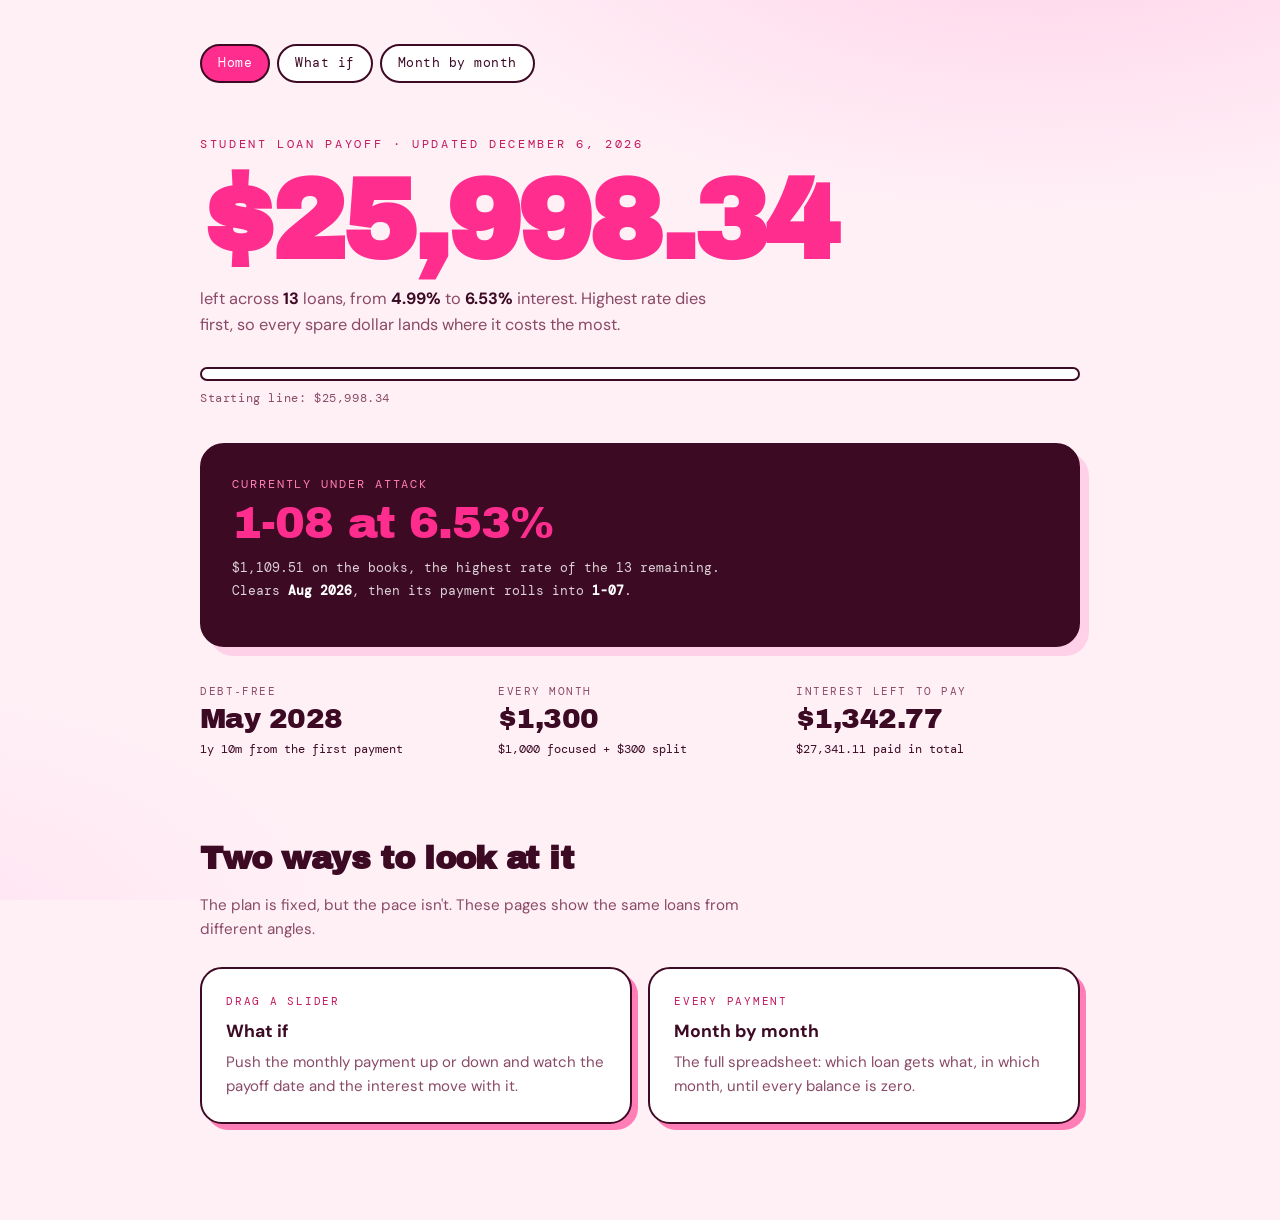
==== index.html @ 2d3b9608 "Update index.html" ====
<!DOCTYPE html>
<html lang="en">
<head>
<meta charset="utf-8">
<meta name="viewport" content="width=device-width, initial-scale=1">
<title>Paying It Down</title>
<link rel="preconnect" href="https://fonts.googleapis.com">
<link rel="preconnect" href="https://fonts.gstatic.com" crossorigin>
<link href="https://fonts.googleapis.com/css2?family=Archivo+Black&family=DM+Mono:wght@400;500&family=DM+Sans:opsz,wght@9..40,400;9..40,500;9..40,700&display=swap" rel="stylesheet">
<link rel="stylesheet" href="style.css">
</head>
<body>
<div class="wrap">
  <div id="nav"></div>
 
  <p class="eyebrow">Student loan payoff &middot; updated <span id="stamp"></span></p>
  <h1 id="total">$0</h1>
  <p class="sub">left across <b id="count">0</b> loans, from <b id="lo">0%</b> to <b id="hi">0%</b>
     interest. Highest rate dies first, so every spare dollar lands where it costs the most.</p>
 
  <div class="prog">
    <div class="prog-track"><div class="prog-fill" id="progFill"></div></div>
    <p class="prog-cap" id="progCap"></p>
  </div>
 
  <div class="next">
    <span class="panel-label">Currently under attack</span>
    <div class="next-name" id="nextName">&hellip;</div>
    <p class="next-line" id="nextLine"></p>
  </div>
 
  <div class="stats bare">
    <div><div class="stat-k">Debt&#8209;free</div><div class="stat-v" id="sFree">&hellip;</div><div class="stat-d" id="dFree"></div></div>
    <div><div class="stat-k">Every month</div><div class="stat-v" id="sMonth">&hellip;</div><div class="stat-d" id="dMonth"></div></div>
    <div><div class="stat-k">Interest left to pay</div><div class="stat-v" id="sInt">&hellip;</div><div class="stat-d" id="dInt"></div></div>
  </div>
 
  <section class="sec">
    <h2>Two ways to look at it</h2>
    <p class="sec-note">The plan is fixed, but the pace isn't. These pages show the same loans from
       different angles.</p>
    <div class="doors">
      <a class="door" href="calculator.html">
        <div class="door-k">Drag a slider</div>
        <h3>What if</h3>
        <p>Push the monthly payment up or down and watch the payoff date and the interest move with it.</p>
      </a>
      <a class="door" href="schedule.html">
        <div class="door-k">Every payment</div>
        <h3>Month by month</h3>
        <p>The full spreadsheet: which loan gets what, in which month, until every balance is zero.</p>
      </a>
    </div>
  </section>
 
  <div id="give"></div>
 
</div>
 
<script src="data.js"></script>
<script src="engine.js"></script>
<script>
(function(){
  var cfg = window.LOAN_DATA, P = window.Payoff;
  var r = P.simulate(cfg, cfg.focusMonthly, cfg.spreadMonthly);
 
  document.getElementById('nav').innerHTML = P.nav('home');
  document.getElementById('give').innerHTML = P.giveSection(cfg);
 
  var aprs = r.loans.map(function(l){ return l.apr; });
  document.getElementById('total').textContent = P.money2(r.owed);
  document.getElementById('count').textContent = r.loans.length;
  document.getElementById('lo').textContent = Math.min.apply(null, aprs).toFixed(2) + '%';
  document.getElementById('hi').textContent = Math.max.apply(null, aprs).toFixed(2) + '%';
  document.getElementById('stamp').textContent =
    new Date().toLocaleDateString('en-US',{month:'long',day:'numeric',year:'numeric'});
 
  /* progress */
  var began = Math.max(cfg.startingBalance, r.owed);
  var cleared = began - r.owed;
  var pct = began > 0 ? cleared / began * 100 : 0;
  document.getElementById('progFill').style.width = pct.toFixed(1) + '%';
  document.getElementById('progCap').textContent = cleared > 0
    ? P.money2(cleared) + ' gone, ' + pct.toFixed(1) + '% of ' + P.money2(began)
    : 'Starting line: ' + P.money2(began);
 
  /* the loan taking the focused payment in month 1, and what falls next */
  var top = r.rows[0];
  document.getElementById('nextName').textContent = top.name + ' at ' + top.apr.toFixed(2) + '%';
  document.getElementById('nextLine').innerHTML =
    P.money2(top.balance) + ' on the books, the highest rate of the ' + r.rows.length + ' remaining.<br>' +
    'Clears <b>' + P.monthLabel(cfg, top.done) + '</b>, then its payment rolls into <b>' +
    (r.rows[1] ? r.rows[1].name : 'the next one') + '</b>.';
 
  /* stats */
  var y = Math.floor(r.months / 12), mo = r.months % 12;
  document.getElementById('sFree').textContent = r.ok ? P.monthLabel(cfg, r.months) : 'a very long time';
  document.getElementById('dFree').textContent = (y ? (mo ? y + 'y ' + mo + 'm' : y + 'y') : mo + 'm') + ' from the first payment';
 
  document.getElementById('sMonth').textContent = P.money(cfg.focusMonthly + cfg.spreadMonthly);
  document.getElementById('dMonth').textContent =
    P.money(cfg.focusMonthly) + ' focused + ' + P.money(cfg.spreadMonthly) + ' split';
 
  document.getElementById('sInt').textContent = P.money2(r.interest);
  document.getElementById('dInt').textContent = P.money2(r.outflow) + ' paid in total';
})();
</script>
</body>
</html>
---- style.css ----
/* ============================================================
   Shared styles. No need to edit this to change your numbers.
   ============================================================ */

:root{
  --blush:#FFF0F6; --sherbet:#FFD1E8; --petal:#FFE4F1; --bubblegum:#FF7EB6;
  --hot:#FF2D8E; --magenta:#C2185B; --plum:#8E0F45;
  --ink:#3D0A24; --ink-soft:#8A4A66; --ink-faint:#C79AAF;
  --display:'Archivo Black',system-ui,sans-serif;
  --body:'DM Sans',system-ui,sans-serif;
  --mono:'DM Mono',ui-monospace,monospace;
}
*{box-sizing:border-box}
html,body{margin:0}
body{
  background:var(--blush); color:var(--ink); font-family:var(--body);
  font-size:17px; line-height:1.55; -webkit-font-smoothing:antialiased;
  background-image:
    radial-gradient(1100px 520px at 82% -12%, var(--sherbet) 0%, transparent 62%),
    radial-gradient(760px 420px at -8% 104%, var(--petal) 0%, transparent 60%);
  background-attachment:fixed;
}
.wrap{max-width:960px;margin:0 auto;padding:clamp(22px,5vw,44px) clamp(20px,5vw,40px) 96px}
.wrap.wide{max-width:1240px}

/* ---------- nav ---------- */
.nav{display:flex;flex-wrap:wrap;gap:7px;margin:0 0 clamp(28px,5vw,52px)}
.nav-a{
  font-family:var(--mono);font-size:12.5px;letter-spacing:.04em;text-decoration:none;
  padding:8px 16px;border-radius:99px;border:2px solid var(--ink);
  color:var(--ink);background:#fff;transition:transform .14s ease,background .14s ease;
}
.nav-a:hover{transform:translateY(-2px);background:var(--petal)}
.nav-a.is-here{background:var(--hot);color:#fff;border-color:var(--ink)}
.nav-a:focus-visible{outline:3px solid var(--magenta);outline-offset:2px}

/* ---------- headers ---------- */
.eyebrow{font-family:var(--mono);font-size:12px;letter-spacing:.22em;text-transform:uppercase;color:var(--magenta);margin:0 0 20px}
h1{font-family:var(--display);font-size:clamp(3rem,12vw,7rem);line-height:.86;letter-spacing:-.035em;margin:0;color:var(--hot);font-variant-numeric:tabular-nums}
h1.small{font-size:clamp(2.2rem,7vw,3.6rem);color:var(--ink)}
h2{font-family:var(--display);font-size:clamp(1.4rem,4.2vw,2rem);letter-spacing:-.02em;margin:0;color:var(--ink)}
h3{font-family:var(--body);font-weight:700;font-size:1.1rem;margin:0}
.sub{margin:16px 0 0;max-width:48ch;color:var(--ink-soft);font-size:1.02rem}
.sub b{color:var(--ink);font-weight:700}
.sec{margin:clamp(48px,7vw,76px) 0 0}
.sec-note{color:var(--ink-soft);font-size:.95rem;margin:10px 0 20px;max-width:56ch}

/* ---------- progress ---------- */
.prog{margin:30px 0 0}
.prog-track{height:14px;border-radius:99px;background:#fff;border:2px solid var(--ink);overflow:hidden}
.prog-fill{height:100%;background:var(--hot);width:0;transition:width .6s cubic-bezier(.2,.8,.2,1)}
.prog-cap{font-family:var(--mono);font-size:12px;letter-spacing:.05em;color:var(--ink-soft);margin-top:8px}

/* ---------- cards / panels ---------- */
.panel{
  margin:40px 0 0;padding:clamp(20px,4vw,32px);background:#fff;
  border:2.5px solid var(--ink);border-radius:24px;box-shadow:9px 9px 0 var(--bubblegum);
}
.panel-label{font-family:var(--mono);font-size:12px;letter-spacing:.16em;text-transform:uppercase;color:var(--ink-soft);display:block;margin:0 0 6px}

.next{
  margin:36px 0 0;padding:clamp(20px,4vw,30px);border-radius:24px;
  background:var(--ink);color:#fff;border:2.5px solid var(--ink);box-shadow:9px 9px 0 var(--sherbet);
}
.next .panel-label{color:var(--bubblegum)}
.next-name{font-family:var(--display);font-size:clamp(1.9rem,6vw,2.8rem);line-height:1.05;letter-spacing:-.02em;color:var(--hot)}
.next-line{font-family:var(--mono);font-size:12.5px;color:rgba(255,255,255,.82);margin-top:10px;line-height:1.8}
.next-line b{color:#fff}

/* ---------- stats ---------- */
.stats{display:grid;grid-template-columns:repeat(auto-fit,minmax(148px,1fr));gap:14px;margin-top:26px;padding-top:26px;border-top:2px dashed var(--sherbet)}
.stats.bare{margin-top:36px;padding-top:0;border-top:none}
.stat-k{font-family:var(--mono);font-size:11px;letter-spacing:.14em;text-transform:uppercase;color:var(--ink-soft)}
.stat-v{font-family:var(--display);font-size:1.75rem;line-height:1.15;letter-spacing:-.02em;margin-top:3px;font-variant-numeric:tabular-nums}
.stat-d{font-family:var(--mono);font-size:12px;margin-top:5px;min-height:1.2em}
.up{color:var(--magenta)}
.down{color:var(--ink-soft)}

/* ---------- slider ---------- */
.amount{font-family:var(--display);font-size:clamp(2.3rem,8vw,3.8rem);line-height:1;letter-spacing:-.03em;color:var(--ink);font-variant-numeric:tabular-nums}
.amount .per{font-family:var(--body);font-size:.86rem;font-weight:500;color:var(--ink-soft);letter-spacing:0}
input[type=range]{-webkit-appearance:none;appearance:none;width:100%;margin:24px 0 6px;background:transparent;cursor:grab}
input[type=range]:active{cursor:grabbing}
input[type=range]::-webkit-slider-runnable-track{height:16px;border-radius:99px;background:var(--sherbet);border:2.5px solid var(--ink)}
input[type=range]::-moz-range-track{height:16px;border-radius:99px;background:var(--sherbet);border:2.5px solid var(--ink)}
input[type=range]::-webkit-slider-thumb{-webkit-appearance:none;width:38px;height:38px;border-radius:50%;background:var(--hot);border:3px solid var(--ink);margin-top:-14px;box-shadow:0 3px 0 rgba(61,10,36,.28)}
input[type=range]::-moz-range-thumb{width:32px;height:32px;border-radius:50%;background:var(--hot);border:3px solid var(--ink)}
input[type=range]:focus-visible{outline:none}
input[type=range]:focus-visible::-webkit-slider-thumb{box-shadow:0 0 0 5px rgba(255,45,142,.35)}
input[type=range]:focus-visible::-moz-range-thumb{box-shadow:0 0 0 5px rgba(255,45,142,.35)}
.ticks{display:flex;justify-content:space-between;font-family:var(--mono);font-size:11px;color:var(--ink-soft)}
.tally{margin:22px 0 0;padding:15px 17px;background:var(--blush);border-radius:14px;font-family:var(--mono);font-size:12.5px;line-height:1.75;color:var(--ink-soft)}
.tally b{color:var(--ink)}
.tally .rule{display:block;height:1px;background:var(--sherbet);margin:9px 0}

/* ---------- ladder ---------- */
.legend{display:flex;flex-wrap:wrap;gap:18px;margin:0 0 20px;font-family:var(--mono);font-size:11.5px;color:var(--ink-soft)}
.legend span{display:flex;align-items:center;gap:7px}
.chip{width:22px;height:12px;border:2px solid var(--ink);border-radius:3px;flex:none}
.chip.pale{background:var(--sherbet)}
.chip.solid{background:var(--hot)}
.ladder{display:flex;flex-direction:column;gap:7px}
.rung{display:grid;grid-template-columns:72px 58px 1fr 78px;align-items:center;gap:11px}
.rung-name{font-family:var(--mono);font-size:12.5px;font-weight:500;white-space:nowrap}
.rung-apr{font-family:var(--mono);font-size:12px;color:#fff;background:var(--magenta);padding:2px 0;border-radius:5px;text-align:center;font-variant-numeric:tabular-nums}
.rung-track{position:relative;height:26px;background:#fff;border:2px solid var(--ink);border-radius:7px;overflow:hidden}
.rung-bar,.rung-focus{position:absolute;top:0;bottom:0;transition:left .45s cubic-bezier(.2,.8,.2,1),width .45s cubic-bezier(.2,.8,.2,1)}
.rung-bar{background:var(--sherbet)}
.rung-focus{background:var(--hot);border-right:2px solid var(--ink)}
.rung-when{font-family:var(--mono);font-size:11px;color:var(--ink-soft);text-align:right;white-space:nowrap;font-variant-numeric:tabular-nums}
.axis{display:grid;grid-template-columns:72px 58px 1fr 78px;gap:11px;margin-top:12px}
.axis-line{display:flex;justify-content:space-between;font-family:var(--mono);font-size:11px;color:var(--ink-soft)}

/* ---------- doorways (home page links) ---------- */
.doors{display:grid;grid-template-columns:repeat(auto-fit,minmax(240px,1fr));gap:16px;margin-top:26px}
.door{
  display:block;text-decoration:none;color:var(--ink);background:#fff;
  border:2.5px solid var(--ink);border-radius:22px;padding:24px;
  box-shadow:6px 6px 0 var(--bubblegum);transition:transform .16s ease,box-shadow .16s ease;
}
.door:hover{transform:translate(-3px,-3px);box-shadow:9px 9px 0 var(--bubblegum)}
.door:focus-visible{outline:3px solid var(--magenta);outline-offset:3px}
.door-k{font-family:var(--mono);font-size:11px;letter-spacing:.16em;text-transform:uppercase;color:var(--magenta)}
.door h3{margin:8px 0 6px}
.door p{margin:0;font-size:.94rem;color:var(--ink-soft)}

/* ---------- schedule table ---------- */
.tools{display:flex;flex-wrap:wrap;gap:10px;align-items:center;margin:0 0 20px}
.seg{display:flex;border:2px solid var(--ink);border-radius:99px;overflow:hidden;background:#fff}
.seg button{
  font-family:var(--mono);font-size:12px;letter-spacing:.04em;border:none;background:none;
  padding:8px 15px;cursor:pointer;color:var(--ink);
}
.seg button+button{border-left:2px solid var(--ink)}
.seg button[aria-pressed=true]{background:var(--hot);color:#fff}
.seg button:focus-visible{outline:3px solid var(--magenta);outline-offset:-3px}
.mini{
  font-family:var(--mono);font-size:12px;background:#fff;color:var(--ink);
  border:2px solid var(--ink);border-radius:99px;padding:8px 16px;cursor:pointer;
}
.mini:hover{background:var(--petal)}
.mini:focus-visible{outline:3px solid var(--magenta);outline-offset:2px}

.sheet-scroll{
  overflow:auto;border:2.5px solid var(--ink);border-radius:18px;background:#fff;
  max-height:78vh;-webkit-overflow-scrolling:touch;
}
table.sheet{border-collapse:separate;border-spacing:0;font-family:var(--mono);font-size:11.5px;white-space:nowrap}
table.sheet th,table.sheet td{padding:6px 9px;border-right:1px solid var(--petal);border-bottom:1px solid var(--petal);font-variant-numeric:tabular-nums;font-weight:400}
table.sheet thead th{
  position:sticky;top:0;z-index:3;background:var(--ink);color:#fff;
  text-align:right;font-size:11px;letter-spacing:.04em;border-bottom:2px solid var(--ink);
}
table.sheet thead th.corner{left:0;z-index:5;text-align:left}
table.sheet thead th.tot{background:var(--plum)}
table.sheet tbody th{
  position:sticky;left:0;z-index:2;background:#fff;text-align:left;
  border-right:2px solid var(--ink);
}
table.sheet tbody th .nm{font-weight:500}
table.sheet tbody th .rt{color:var(--magenta);margin-left:7px}
table.sheet td{text-align:right;color:var(--ink-faint)}
table.sheet td.has{color:var(--ink);background:var(--petal)}
table.sheet td.focus{background:var(--hot);color:#fff}
table.sheet td.clear{box-shadow:inset 0 -3px 0 var(--ink)}
table.sheet td.tot,table.sheet tbody th.tot{background:var(--sherbet);color:var(--ink);border-left:2px solid var(--ink)}
table.sheet tfoot th,table.sheet tfoot td{
  position:sticky;bottom:0;z-index:3;background:var(--sherbet);color:var(--ink);
  border-top:2px solid var(--ink);font-weight:500;
}
table.sheet tfoot th{left:0;z-index:5;text-align:left}
table.sheet tbody tr.gone th{color:var(--ink-faint)}
.sheet-hint{font-family:var(--mono);font-size:11.5px;color:var(--ink-soft);margin:12px 0 0}

/* ---------- give ---------- */
.give{
  margin:clamp(48px,7vw,76px) 0 0;padding:clamp(22px,4vw,36px);background:var(--hot);
  border:2.5px solid var(--ink);border-radius:24px;box-shadow:9px 9px 0 var(--ink);color:#fff;
}
.give h2{color:#fff}
.give p{margin:12px 0 22px;max-width:48ch;color:rgba(255,255,255,.93)}
.btn{display:inline-block;font-weight:700;font-size:1rem;background:#fff;color:var(--ink);text-decoration:none;padding:14px 26px;border-radius:99px;border:2.5px solid var(--ink);transition:transform .15s ease}
.btn:hover{transform:translate(-2px,-2px)}
.btn:focus-visible{outline:3px solid var(--ink);outline-offset:3px}
.thanks{margin:32px 0 0;padding-top:22px;border-top:2px dashed rgba(255,255,255,.45)}
.thanks-k{font-family:var(--mono);font-size:11px;letter-spacing:.14em;text-transform:uppercase;color:rgba(255,255,255,.85)}
.thanks-list{display:flex;flex-wrap:wrap;gap:8px;margin:12px 0 0;padding:0;list-style:none}
.thanks-list li{font-family:var(--mono);font-size:12.5px;background:rgba(255,255,255,.16);border:1.5px solid rgba(255,255,255,.5);border-radius:99px;padding:5px 13px}

footer{margin:clamp(48px,7vw,76px) 0 0;font-family:var(--mono);font-size:11.5px;color:var(--ink-soft);line-height:1.75;border-top:2px solid var(--sherbet);padding-top:22px}

@media (max-width:600px){
  .rung,.axis{grid-template-columns:58px 50px 1fr;gap:8px}
  .rung-name,.rung-apr{font-size:11px}
  .rung-when,.axis>span:last-child{display:none}
  .panel,.door{box-shadow:5px 5px 0 var(--bubblegum)}
  .next{box-shadow:5px 5px 0 var(--sherbet)}
  .give{box-shadow:5px 5px 0 var(--ink)}
  .sheet-scroll{max-height:70vh}
}
@media (prefers-reduced-motion:reduce){*{transition:none!important}}
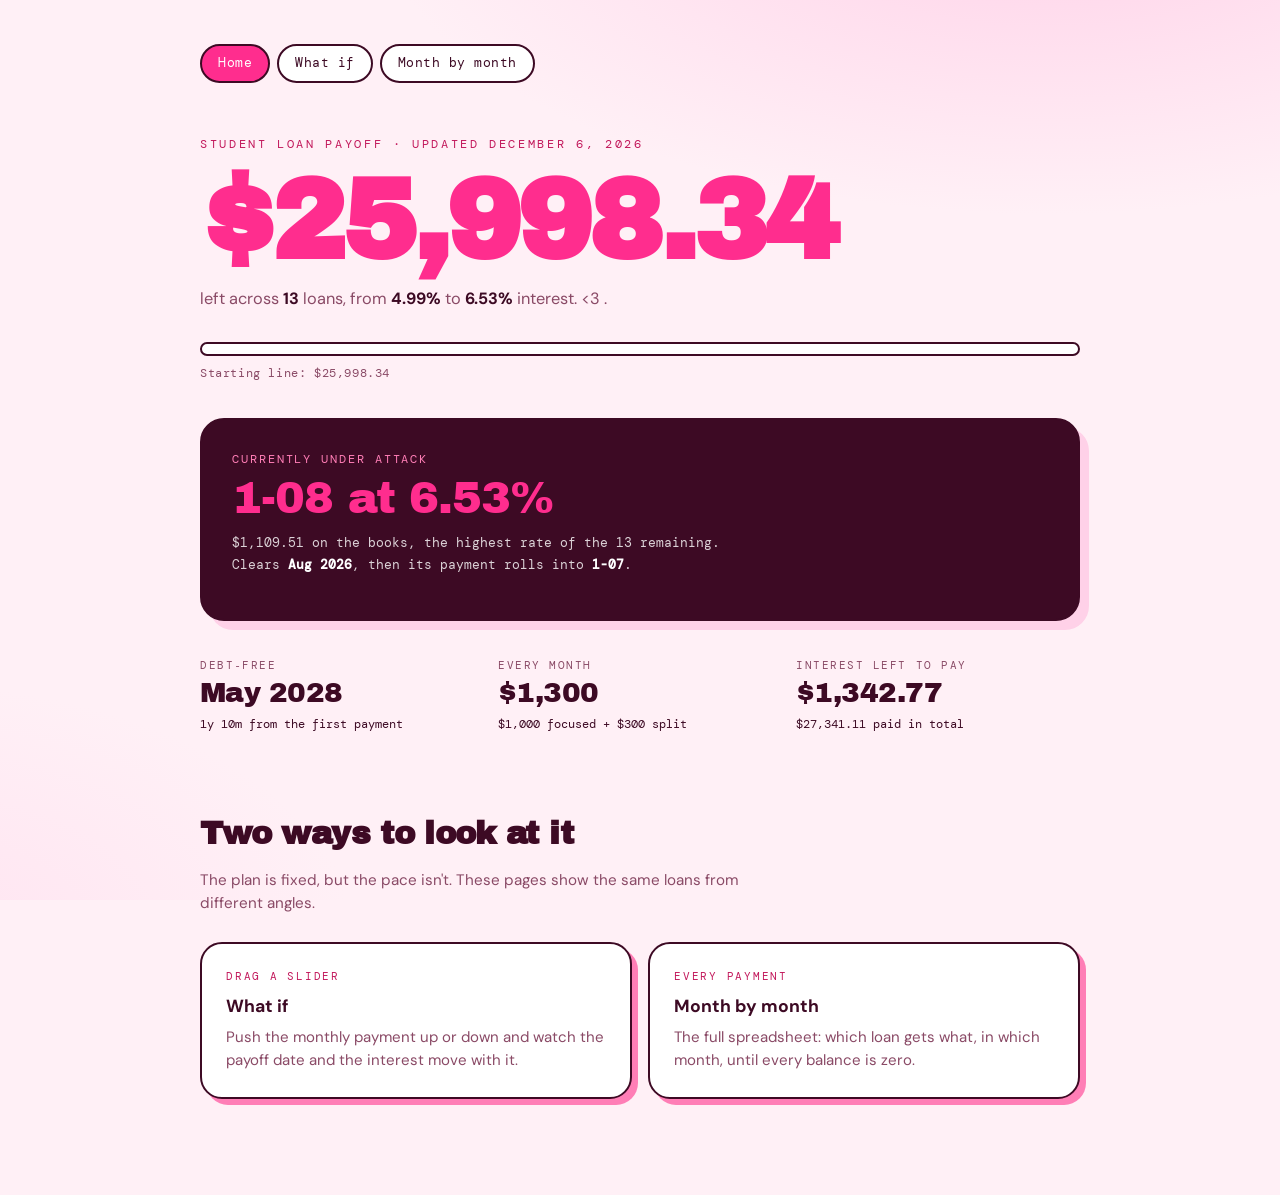
==== commit ed850938: "Update index.html" ====
--- a/index.html
+++ b/index.html
@@ -17,7 +17,7 @@
   <p class="eyebrow">Student loan payoff &middot; updated <span id="stamp"></span></p>
   <h1 id="total">$0</h1>
   <p class="sub">left across <b id="count">0</b> loans, from <b id="lo">0%</b> to <b id="hi">0%</b>
-     interest. Highest rate dies first, so every spare dollar lands where it costs the most.</p>
+     interest. <3 .</p>
  
   <div class="prog">
     <div class="prog-track"><div class="prog-fill" id="progFill"></div></div>
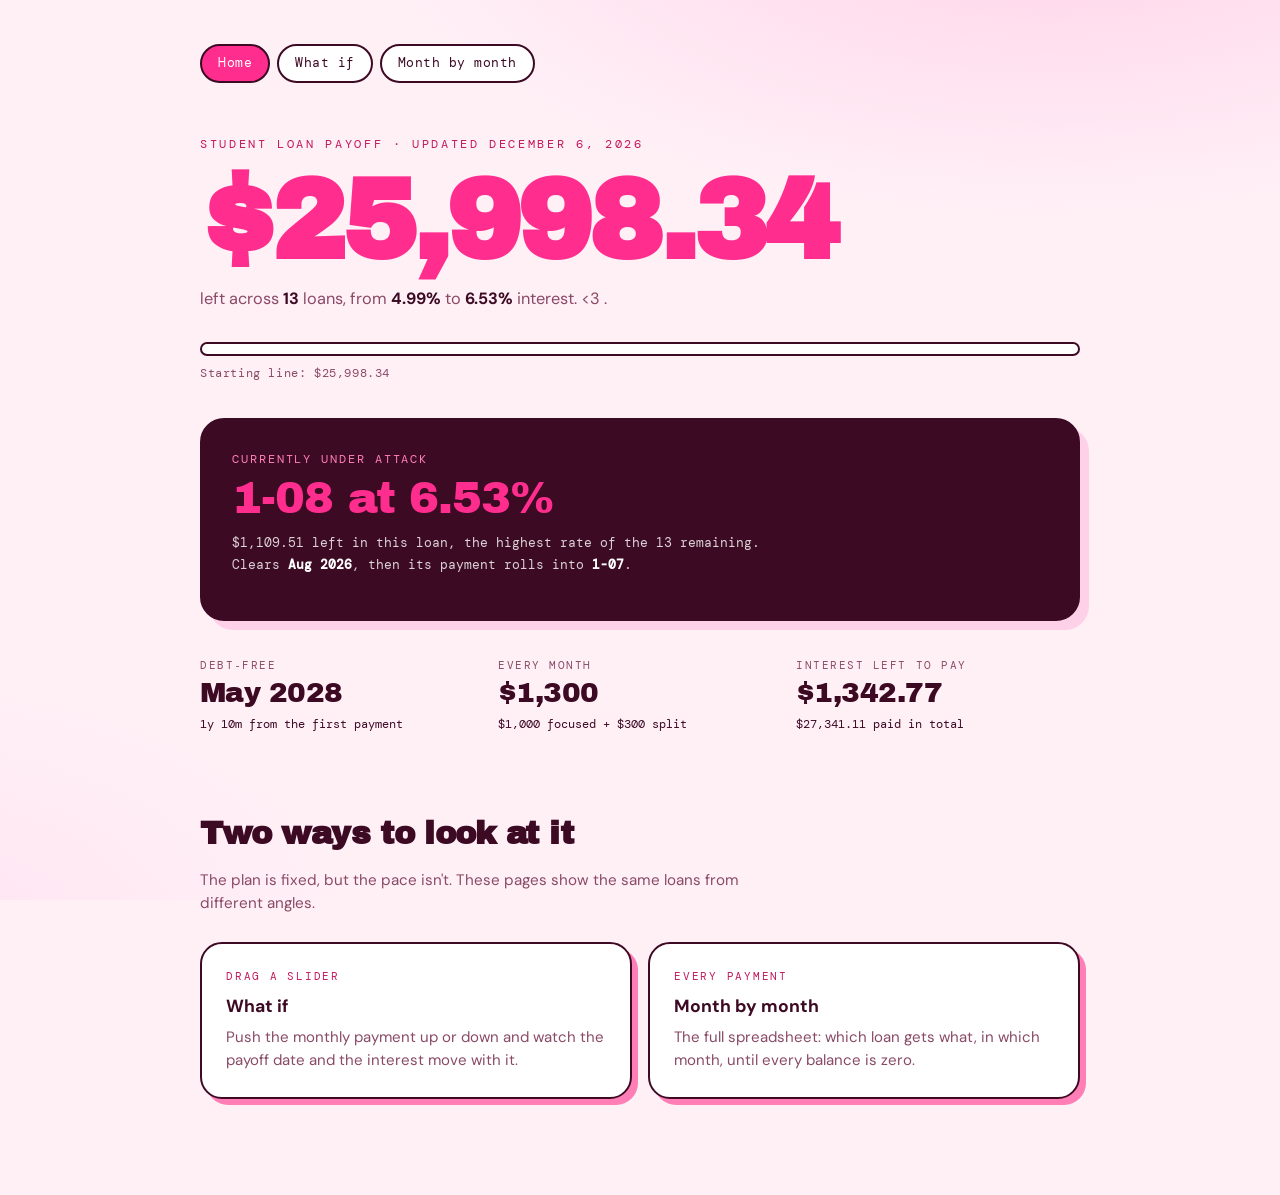
==== commit 543679c7: "Update index.html" ====
--- a/index.html
+++ b/index.html
@@ -89,7 +89,7 @@
   var top = r.rows[0];
   document.getElementById('nextName').textContent = top.name + ' at ' + top.apr.toFixed(2) + '%';
   document.getElementById('nextLine').innerHTML =
-    P.money2(top.balance) + ' on the books, the highest rate of the ' + r.rows.length + ' remaining.<br>' +
+    P.money2(top.balance) + ' left in this loan, the highest rate of the ' + r.rows.length + ' remaining.<br>' +
     'Clears <b>' + P.monthLabel(cfg, top.done) + '</b>, then its payment rolls into <b>' +
     (r.rows[1] ? r.rows[1].name : 'the next one') + '</b>.';
  
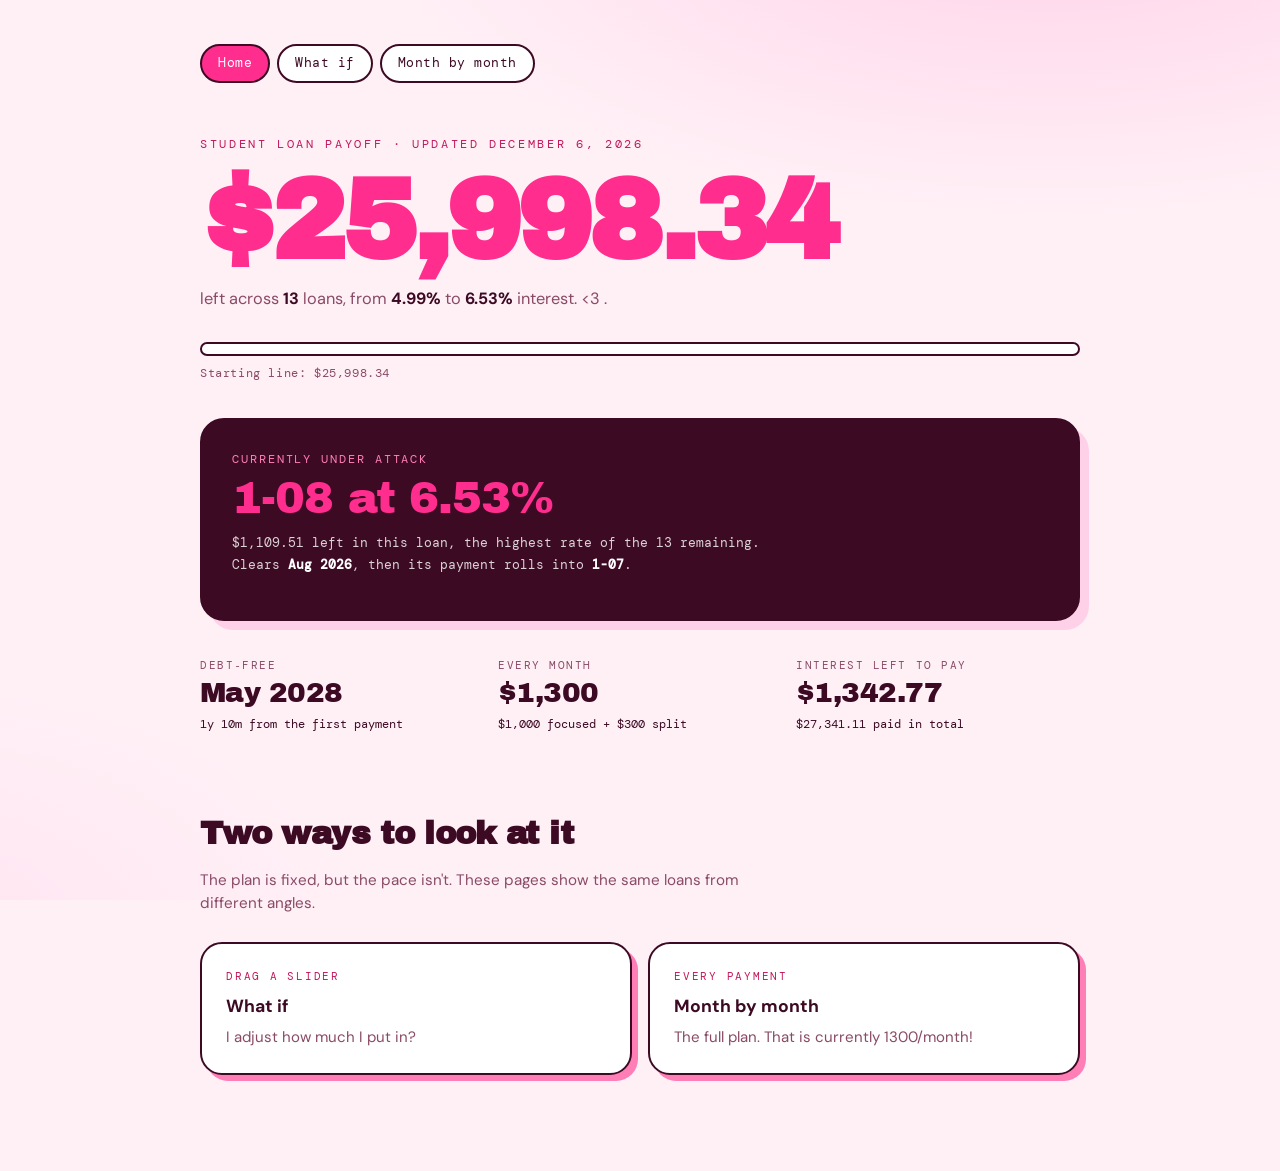
==== commit 592e6585: "Update index.html" ====
--- a/index.html
+++ b/index.html
@@ -44,12 +44,12 @@
       <a class="door" href="calculator.html">
         <div class="door-k">Drag a slider</div>
         <h3>What if</h3>
-        <p>Push the monthly payment up or down and watch the payoff date and the interest move with it.</p>
+        <p>I adjust how much I put in?</p>
       </a>
       <a class="door" href="schedule.html">
         <div class="door-k">Every payment</div>
         <h3>Month by month</h3>
-        <p>The full spreadsheet: which loan gets what, in which month, until every balance is zero.</p>
+        <p>The full plan. That is currently 1300/month!</p>
       </a>
     </div>
   </section>
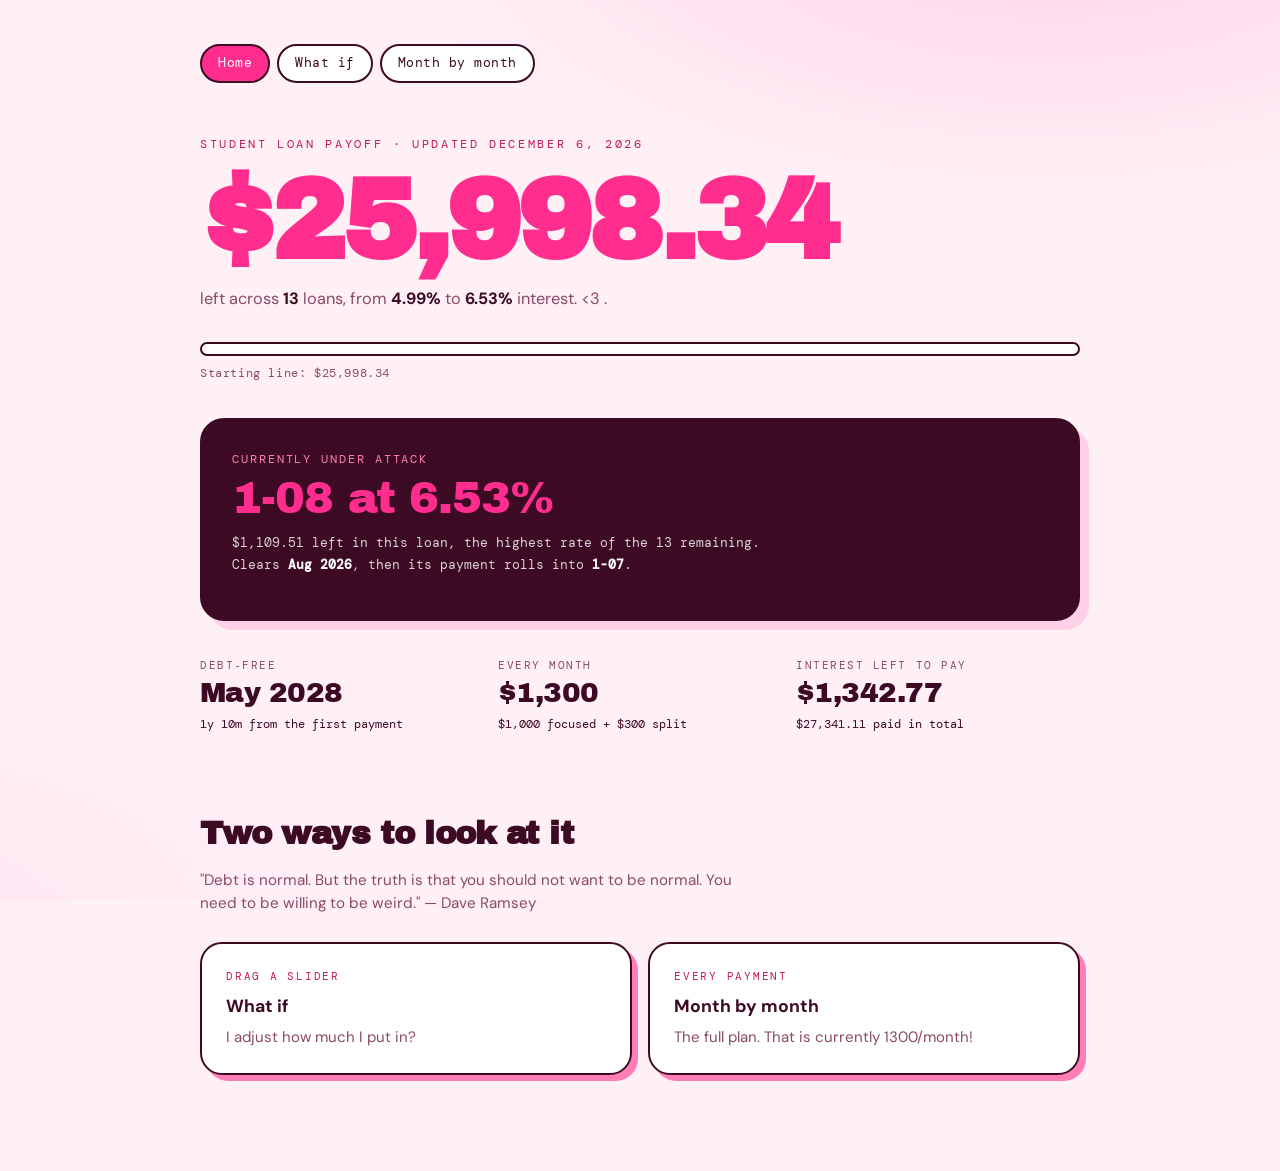
==== commit e58b8e10: "Update index.html" ====
--- a/index.html
+++ b/index.html
@@ -38,8 +38,7 @@
  
   <section class="sec">
     <h2>Two ways to look at it</h2>
-    <p class="sec-note">The plan is fixed, but the pace isn't. These pages show the same loans from
-       different angles.</p>
+    <p class="sec-note">"Debt is normal. But the truth is that you should not want to be normal. You need to be willing to be weird." — Dave Ramsey</p>
     <div class="doors">
       <a class="door" href="calculator.html">
         <div class="door-k">Drag a slider</div>
@@ -76,7 +75,7 @@
   document.getElementById('stamp').textContent =
     new Date().toLocaleDateString('en-US',{month:'long',day:'numeric',year:'numeric'});
  
-  /* progress */
+
   var began = Math.max(cfg.startingBalance, r.owed);
   var cleared = began - r.owed;
   var pct = began > 0 ? cleared / began * 100 : 0;
@@ -85,15 +84,13 @@
     ? P.money2(cleared) + ' gone, ' + pct.toFixed(1) + '% of ' + P.money2(began)
     : 'Starting line: ' + P.money2(began);
  
-  /* the loan taking the focused payment in month 1, and what falls next */
   var top = r.rows[0];
   document.getElementById('nextName').textContent = top.name + ' at ' + top.apr.toFixed(2) + '%';
   document.getElementById('nextLine').innerHTML =
     P.money2(top.balance) + ' left in this loan, the highest rate of the ' + r.rows.length + ' remaining.<br>' +
     'Clears <b>' + P.monthLabel(cfg, top.done) + '</b>, then its payment rolls into <b>' +
     (r.rows[1] ? r.rows[1].name : 'the next one') + '</b>.';
- 
-  /* stats */
+
   var y = Math.floor(r.months / 12), mo = r.months % 12;
   document.getElementById('sFree').textContent = r.ok ? P.monthLabel(cfg, r.months) : 'a very long time';
   document.getElementById('dFree').textContent = (y ? (mo ? y + 'y ' + mo + 'm' : y + 'y') : mo + 'm') + ' from the first payment';
--- a/style.css
+++ b/style.css
@@ -1,6 +1,4 @@
-/* ============================================================
-   Shared styles. No need to edit this to change your numbers.
-   ============================================================ */
+
 
 :root{
   --blush:#FFF0F6; --sherbet:#FFD1E8; --petal:#FFE4F1; --bubblegum:#FF7EB6;
@@ -23,7 +21,6 @@
 .wrap{max-width:960px;margin:0 auto;padding:clamp(22px,5vw,44px) clamp(20px,5vw,40px) 96px}
 .wrap.wide{max-width:1240px}
 
-/* ---------- nav ---------- */
 .nav{display:flex;flex-wrap:wrap;gap:7px;margin:0 0 clamp(28px,5vw,52px)}
 .nav-a{
   font-family:var(--mono);font-size:12.5px;letter-spacing:.04em;text-decoration:none;
@@ -34,7 +31,6 @@
 .nav-a.is-here{background:var(--hot);color:#fff;border-color:var(--ink)}
 .nav-a:focus-visible{outline:3px solid var(--magenta);outline-offset:2px}
 
-/* ---------- headers ---------- */
 .eyebrow{font-family:var(--mono);font-size:12px;letter-spacing:.22em;text-transform:uppercase;color:var(--magenta);margin:0 0 20px}
 h1{font-family:var(--display);font-size:clamp(3rem,12vw,7rem);line-height:.86;letter-spacing:-.035em;margin:0;color:var(--hot);font-variant-numeric:tabular-nums}
 h1.small{font-size:clamp(2.2rem,7vw,3.6rem);color:var(--ink)}
@@ -45,13 +41,11 @@
 .sec{margin:clamp(48px,7vw,76px) 0 0}
 .sec-note{color:var(--ink-soft);font-size:.95rem;margin:10px 0 20px;max-width:56ch}
 
-/* ---------- progress ---------- */
 .prog{margin:30px 0 0}
 .prog-track{height:14px;border-radius:99px;background:#fff;border:2px solid var(--ink);overflow:hidden}
 .prog-fill{height:100%;background:var(--hot);width:0;transition:width .6s cubic-bezier(.2,.8,.2,1)}
 .prog-cap{font-family:var(--mono);font-size:12px;letter-spacing:.05em;color:var(--ink-soft);margin-top:8px}
 
-/* ---------- cards / panels ---------- */
 .panel{
   margin:40px 0 0;padding:clamp(20px,4vw,32px);background:#fff;
   border:2.5px solid var(--ink);border-radius:24px;box-shadow:9px 9px 0 var(--bubblegum);
@@ -67,7 +61,6 @@
 .next-line{font-family:var(--mono);font-size:12.5px;color:rgba(255,255,255,.82);margin-top:10px;line-height:1.8}
 .next-line b{color:#fff}
 
-/* ---------- stats ---------- */
 .stats{display:grid;grid-template-columns:repeat(auto-fit,minmax(148px,1fr));gap:14px;margin-top:26px;padding-top:26px;border-top:2px dashed var(--sherbet)}
 .stats.bare{margin-top:36px;padding-top:0;border-top:none}
 .stat-k{font-family:var(--mono);font-size:11px;letter-spacing:.14em;text-transform:uppercase;color:var(--ink-soft)}
@@ -76,7 +69,6 @@
 .up{color:var(--magenta)}
 .down{color:var(--ink-soft)}
 
-/* ---------- slider ---------- */
 .amount{font-family:var(--display);font-size:clamp(2.3rem,8vw,3.8rem);line-height:1;letter-spacing:-.03em;color:var(--ink);font-variant-numeric:tabular-nums}
 .amount .per{font-family:var(--body);font-size:.86rem;font-weight:500;color:var(--ink-soft);letter-spacing:0}
 input[type=range]{-webkit-appearance:none;appearance:none;width:100%;margin:24px 0 6px;background:transparent;cursor:grab}
@@ -93,7 +85,6 @@
 .tally b{color:var(--ink)}
 .tally .rule{display:block;height:1px;background:var(--sherbet);margin:9px 0}
 
-/* ---------- ladder ---------- */
 .legend{display:flex;flex-wrap:wrap;gap:18px;margin:0 0 20px;font-family:var(--mono);font-size:11.5px;color:var(--ink-soft)}
 .legend span{display:flex;align-items:center;gap:7px}
 .chip{width:22px;height:12px;border:2px solid var(--ink);border-radius:3px;flex:none}
@@ -111,7 +102,6 @@
 .axis{display:grid;grid-template-columns:72px 58px 1fr 78px;gap:11px;margin-top:12px}
 .axis-line{display:flex;justify-content:space-between;font-family:var(--mono);font-size:11px;color:var(--ink-soft)}
 
-/* ---------- doorways (home page links) ---------- */
 .doors{display:grid;grid-template-columns:repeat(auto-fit,minmax(240px,1fr));gap:16px;margin-top:26px}
 .door{
   display:block;text-decoration:none;color:var(--ink);background:#fff;
@@ -124,7 +114,6 @@
 .door h3{margin:8px 0 6px}
 .door p{margin:0;font-size:.94rem;color:var(--ink-soft)}
 
-/* ---------- schedule table ---------- */
 .tools{display:flex;flex-wrap:wrap;gap:10px;align-items:center;margin:0 0 20px}
 .seg{display:flex;border:2px solid var(--ink);border-radius:99px;overflow:hidden;background:#fff}
 .seg button{
@@ -172,7 +161,6 @@
 table.sheet tbody tr.gone th{color:var(--ink-faint)}
 .sheet-hint{font-family:var(--mono);font-size:11.5px;color:var(--ink-soft);margin:12px 0 0}
 
-/* ---------- give ---------- */
 .give{
   margin:clamp(48px,7vw,76px) 0 0;padding:clamp(22px,4vw,36px);background:var(--hot);
   border:2.5px solid var(--ink);border-radius:24px;box-shadow:9px 9px 0 var(--ink);color:#fff;
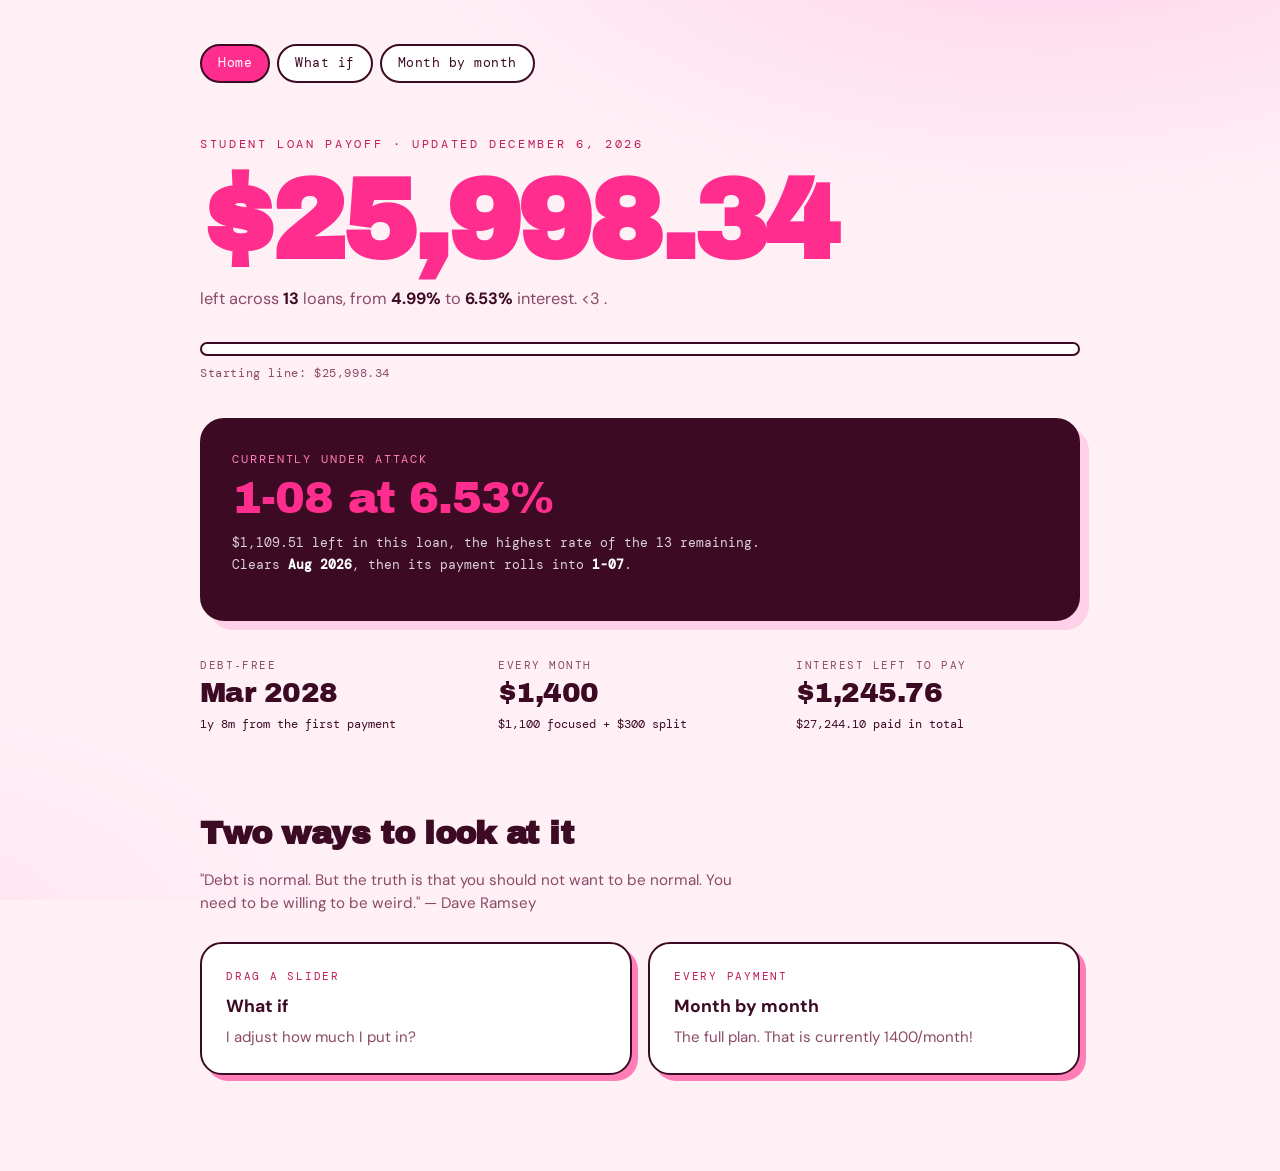
==== commit 0872efd2: "Update index.html" ====
--- a/index.html
+++ b/index.html
@@ -48,7 +48,7 @@
       <a class="door" href="schedule.html">
         <div class="door-k">Every payment</div>
         <h3>Month by month</h3>
-        <p>The full plan. That is currently 1300/month!</p>
+        <p>The full plan. That is currently 1400/month!</p>
       </a>
     </div>
   </section>
